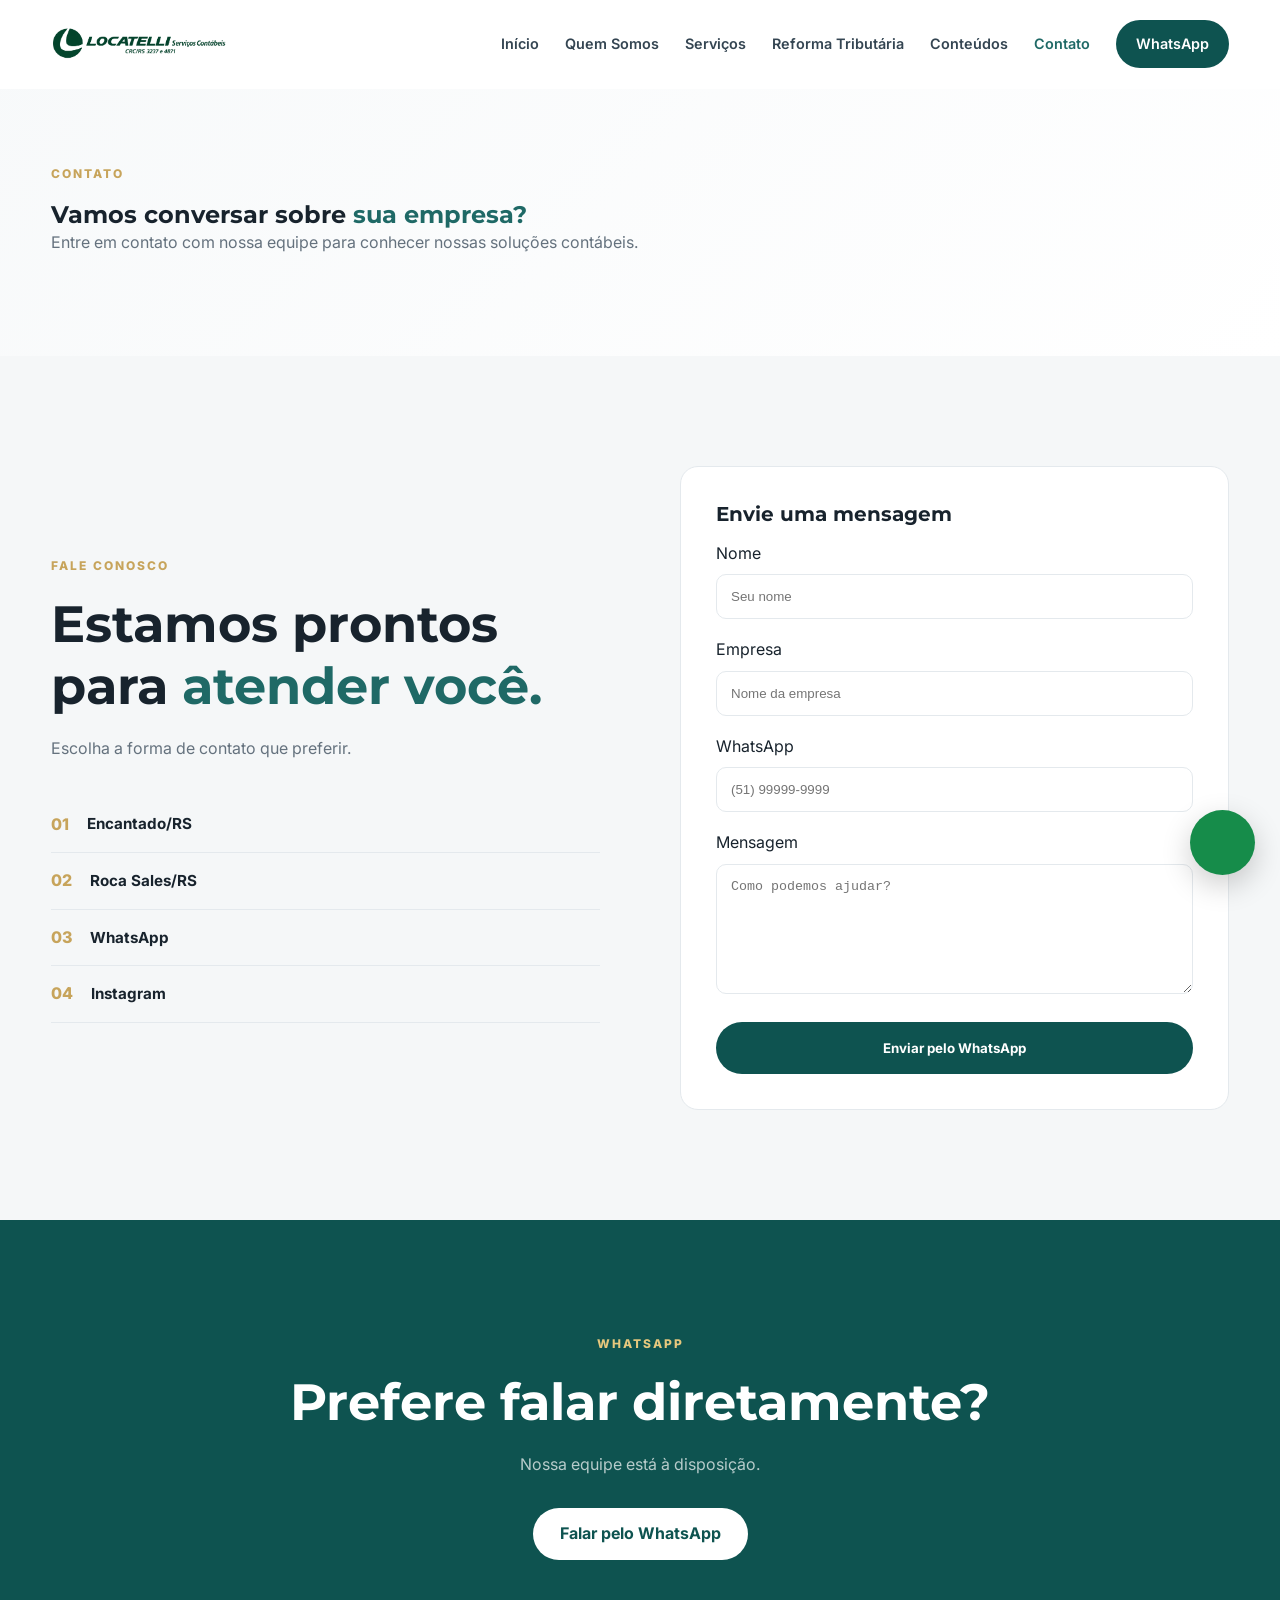
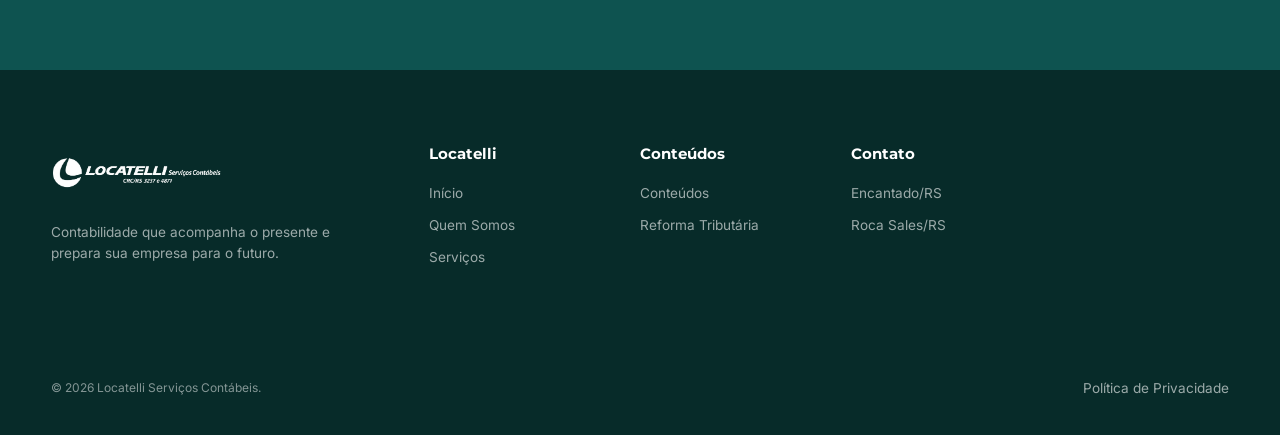
==== contato.html @ 98320ef5 "Add files via upload" ====
<!DOCTYPE html>
<html lang="pt-BR">

<head>

<meta charset="UTF-8">
<meta name="viewport" content="width=device-width, initial-scale=1.0">

<title>Contato | Locatelli Serviços Contábeis</title>

<meta name="description"
content="Entre em contato com a Locatelli Serviços Contábeis. Atendimento em Encantado e Roca Sales.">

<link rel="preconnect" href="https://fonts.googleapis.com">
<link rel="preconnect" href="https://fonts.gstatic.com" crossorigin">

<link href="https://fonts.googleapis.com/css2?family=Inter:wght@400;500;600;700&family=Montserrat:wght@500;600;700;800&display=swap" rel="stylesheet">

<link rel="stylesheet" href="css/style.css">

</head>

<body>

<header class="header" id="header">

<div class="container nav-container">

<a href="index.html" class="logo">
<img src="imagens/logo.png" alt="Locatelli Serviços Contábeis">
</a>

<button class="menu-toggle" id="menuToggle">
<span></span>
<span></span>
<span></span>
</button>

<nav class="nav" id="nav">

<a href="index.html">Início</a>
<a href="quem-somos.html">Quem Somos</a>
<a href="servicos.html">Serviços</a>
<a href="reforma-tributaria.html">Reforma Tributária</a>
<a href="conteudos.html">Conteúdos</a>
<a href="contato.html" class="active">Contato</a>

<a href="#" class="nav-whatsapp whatsapp-link">
WhatsApp
</a>

</nav>

</div>

</header>


<main>

<section class="hero">

<div class="container">

<span class="eyebrow">
CONTATO
</span>

<h1>
Vamos conversar sobre
<span>sua empresa?</span>
</h1>

<p style="max-width:700px;color:#65727e;">
Entre em contato com nossa equipe para conhecer
nossas soluções contábeis.
</p>

</div>

</section>


<section class="section section-light">

<div class="container about-grid">


<div>

<span class="eyebrow">
FALE CONOSCO
</span>

<h2>
Estamos prontos para
<span>atender você.</span>
</h2>

<p style="color:#65727e;margin:20px 0;">
Escolha a forma de contato que preferir.
</p>


<div class="future-list">

<div>
<span>01</span>
<strong>Encantado/RS</strong>
</div>

<div>
<span>02</span>
<strong>Roca Sales/RS</strong>
</div>

<div>
<span>03</span>
<strong>WhatsApp</strong>
</div>

<div>
<span>04</span>
<strong>Instagram</strong>
</div>

</div>

</div>


<div class="service-card">

<h3>
Envie uma mensagem
</h3>

<form id="contactForm">

<label>
Nome
</label>

<input
type="text"
id="nome"
required
placeholder="Seu nome"
style="width:100%;padding:14px;margin:8px 0 18px;border:1px solid #e4e9ed;border-radius:10px;"
>


<label>
Empresa
</label>

<input
type="text"
id="empresa"
placeholder="Nome da empresa"
style="width:100%;padding:14px;margin:8px 0 18px;border:1px solid #e4e9ed;border-radius:10px;"
>


<label>
WhatsApp
</label>

<input
type="tel"
id="telefone"
placeholder="(51) 99999-9999"
style="width:100%;padding:14px;margin:8px 0 18px;border:1px solid #e4e9ed;border-radius:10px;"
>


<label>
Mensagem
</label>

<textarea
id="mensagem"
required
placeholder="Como podemos ajudar?"
style="width:100%;height:130px;padding:14px;margin:8px 0 20px;border:1px solid #e4e9ed;border-radius:10px;resize:vertical;"
></textarea>


<button
type="submit"
class="btn btn-primary"
style="width:100%;border:none;cursor:pointer;"
>
Enviar pelo WhatsApp
</button>

</form>

</div>

</div>

</section>


<section class="final-cta">

<div class="container">

<span class="eyebrow light">
WHATSAPP
</span>

<h2>
Prefere falar diretamente?
</h2>

<p>
Nossa equipe está à disposição.
</p>

<a href="#" class="btn btn-white whatsapp-link">
Falar pelo WhatsApp
</a>

</div>

</section>

</main>


<footer class="footer">

<div class="container footer-grid">

<div class="footer-brand">

<img src="imagens/logo.png"
alt="Locatelli Serviços Contábeis">

<p>
Contabilidade que acompanha o presente
e prepara sua empresa para o futuro.
</p>

</div>

<div>
<h4>Locatelli</h4>
<a href="index.html">Início</a>
<a href="quem-somos.html">Quem Somos</a>
<a href="servicos.html">Serviços</a>
</div>

<div>
<h4>Conteúdos</h4>
<a href="conteudos.html">Conteúdos</a>
<a href="reforma-tributaria.html">Reforma Tributária</a>
</div>

<div>
<h4>Contato</h4>
<p>Encantado/RS</p>
<p>Roca Sales/RS</p>
</div>

</div>

<div class="footer-bottom">

<div class="container">

<span>© 2026 Locatelli Serviços Contábeis.</span>

<a href="privacidade.html">
Política de Privacidade
</a>

</div>

</div>

</footer>


<a href="#" class="floating-whatsapp whatsapp-link">
<span>WhatsApp</span>
</a>


<script>

document.getElementById("contactForm")
.addEventListener("submit", function(event) {

event.preventDefault();

const nome =
document.getElementById("nome").value;

const empresa =
document.getElementById("empresa").value;

const telefone =
document.getElementById("telefone").value;

const mensagem =
document.getElementById("mensagem").value;


const text =
`Olá! Meu nome é ${nome}.
Empresa: ${empresa}.
WhatsApp: ${telefone}.

Mensagem:
${mensagem}`;


const number =
"5551XXXXXXXXX";


const url =
`https://wa.me/${number}?text=${encodeURIComponent(text)}`;

window.open(url, "_blank");

});

</script>

<script src="js/script.js"></script>

</body>
</html>
---- css/style.css ----
/* =====================================================
   LOCATELLI SERVIÇOS CONTÁBEIS
   SITE 2026
===================================================== */


/* =========================
   RESET
========================= */

* {
    margin: 0;
    padding: 0;
    box-sizing: border-box;
}

html {
    scroll-behavior: smooth;
}

body {
    font-family: "Inter", sans-serif;
    color: #18232d;
    background: #ffffff;
    line-height: 1.6;
}

img {
    max-width: 100%;
    display: block;
}

a {
    color: inherit;
    text-decoration: none;
}

button {
    font-family: inherit;
}


/* =========================
   VARIÁVEIS
========================= */

:root {

    --primary: #0e5350;
    --primary-dark: #072b29;

    --secondary: #1f6966;

    --accent: #c7a45b;

    --text: #18232d;
    --text-light: #65727e;

    --light: #f5f7f8;
    --white: #ffffff;

    --border: #e4e9ed;

    --shadow: 0 20px 50px #072b29;

    --radius: 18px;

    --container: 1200px;
}


/* =========================
   UTILITÁRIOS
========================= */

.container {
    width: min(92%, var(--container));
    margin: auto;
}

.section {
    padding: 110px 0;
}

.section-light {
    background: var(--light);
}

.center {
    text-align: center;
}

.eyebrow {
    display: inline-block;

    color: var(--accent);

    font-size: 0.75rem;
    font-weight: 800;

    letter-spacing: 2px;

    margin-bottom: 18px;
}

.eyebrow.light {
    color: #e5c77d;
}

h1,
h2,
h3,
h4 {
    font-family: "Montserrat", sans-serif;
    line-height: 1.2;
}

h2 {
    font-size: clamp(2rem, 4vw, 3.2rem);
}

h2 span,
h1 span {
    color: var(--secondary);
}

.section-heading {
    max-width: 800px;
    margin-bottom: 55px;
}

.section-heading.center {
    margin-left: auto;
    margin-right: auto;
}

.section-heading h2 {
    margin-bottom: 20px;
}

.section-heading p {
    color: var(--text-light);
    max-width: 700px;
}

.section-heading.center p {
    margin: auto;
}


/* =========================
   HEADER
========================= */

.header {
    position: fixed;
    top: 0;
    left: 0;

    width: 100%;

    z-index: 1000;

    background: rgba(255,255,255,0.96);

    border-bottom: 1px solid transparent;

    transition: 0.3s;
}

.header.scrolled {
    box-shadow: 0 5px 25px 
    background #072b29;
    border-color: var(--border);
}

.nav-container {
    height: 88px;

    display: flex;
    align-items: center;
    justify-content: space-between;
}

.logo img {
    width: 175px;
    max-height: 62px;
    object-fit: contain;
}

.nav {
    display: flex;
    align-items: center;
    gap: 26px;
}

.nav > a {
    font-size: 0.9rem;
    font-weight: 600;

    color: #344552;

    transition: 0.3s;
}

.nav > a:hover,
.nav > a.active {
    color: var(--secondary);
}

.nav-whatsapp {
    background: var(--primary);
    color: white !important;

    padding: 12px 20px;

    border-radius: 50px;
}

.nav-whatsapp:hover {
    background: var(--secondary);
}

.menu-toggle {
    display: none;

    border: none;
    background: transparent;

    cursor: pointer;
}

.menu-toggle span {
    width: 27px;
    height: 2px;

    background: var(--primary);

    display: block;

    margin: 6px 0;
}


/* =========================
   HERO
========================= */

.hero {
    padding-top: 160px;
    padding-bottom: 100px;

    background:
        linear-gradient(
            135deg,
            #f7f9fa 0%,
            #ffffff 100%
        );
}

.hero-grid {
    display: grid;

    grid-template-columns: 1fr 1fr;

    gap: 70px;

    align-items: center;
}

.hero-content h1 {
    font-size: clamp(2.5rem, 5vw, 4.7rem);

    margin-bottom: 28px;

    letter-spacing: -2px;
}

.hero-content > p {
    color: var(--text-light);

    font-size: 1.1rem;

    max-width: 600px;

    margin-bottom: 35px;
}

.hero-buttons {
    display: flex;

    flex-wrap: wrap;

    gap: 14px;
}

.btn {
    display: inline-flex;

    align-items: center;
    justify-content: center;

    min-height: 52px;

    padding: 0 25px;

    border-radius: 50px;

    font-weight: 700;

    transition: 0.3s;

    border: 2px solid transparent;
}

.btn-primary {
    background: var(--primary);
    color: white;
}

.btn-primary:hover {
    background: var(--secondary);
    transform: translateY(-2px);
}

.btn-outline {
    border-color: var(--primary);
    color: var(--primary);
}

.btn-outline:hover {
    background: var(--primary);
    color: white;
}

.btn-white {
    background: white;
    color: var(--primary);
}

.hero-info {
    display: flex;
    gap: 10px;

    margin-top: 25px;

    font-size: 0.82rem;

    color: var(--text-light);
}

.hero-image {
    position: relative;
}

.hero-image > img {
    width: 100%;
    height: 560px;

    object-fit: cover;

    border-radius: 30px;

    box-shadow: var(--shadow);
}

.experience-card {
    position: absolute;

    left: -30px;
    bottom: 35px;

    background: white;

    padding: 22px 25px;

    border-radius: 15px;

    box-shadow: var(--shadow);

    display: flex;
    align-items: center;
    gap: 15px;
}

.experience-card strong {
    font-family: "Montserrat";
    font-size: 2.4rem;
    color: var(--primary);
}

.experience-card span {
    color: var(--text-light);
    font-size: 0.85rem;
}


/* =========================
   FEATURES
========================= */

.features-grid {
    display: grid;

    grid-template-columns: repeat(4, 1fr);

    gap: 20px;
}

.feature-card {
    padding: 35px 28px;

    border: 1px solid var(--border);

    border-radius: var(--radius);

    transition: 0.3s;
}

.feature-card:hover {
    transform: translateY(-7px);
    box-shadow: var(--shadow);
}

.feature-icon {
    width: 50px;
    height: 50px;

    border-radius: 12px;

    display: grid;
    place-items: center;

    background: #edf3f6;

    color: var(--secondary);

    font-size: 1.3rem;

    margin-bottom: 25px;
}

.feature-card h3 {
    margin-bottom: 12px;
}

.feature-card p {
    color: var(--text-light);

    font-size: 0.92rem;
}


/* =========================
   NÚMEROS
========================= */

.numbers-section {
    padding: 65px 0;

    background: var(--primary);

    color: white;
}

.numbers-grid {
    display: grid;

    grid-template-columns: repeat(5, 1fr);

    text-align: center;
}

.number-item {
    border-right: 1px solid rgba(255,255,255,0.15);
}

.number-item:last-child {
    border-right: none;
}

.number-item strong {
    display: block;

    font-family: "Montserrat";

    font-size: 2.5rem;
}

.number-item span {
    font-size: 0.85rem;

    color: rgba(255,255,255,0.7);
}


/* =========================
   SERVIÇOS
========================= */

.services-grid {
    display: grid;

    grid-template-columns: repeat(3, 1fr);

    gap: 22px;
}

.service-card {
    position: relative;

    background: white;

    border: 1px solid var(--border);

    padding: 35px;

    border-radius: var(--radius);

    transition: 0.3s;
}

.service-card:hover {
    transform: translateY(-6px);

    box-shadow: var(--shadow);
}

.service-number {
    color: var(--accent);

    font-family: "Montserrat";

    font-weight: 800;

    margin-bottom: 25px;
}

.service-card h3 {
    font-size: 1.25rem;

    margin-bottom: 15px;
}

.service-card p {
    color: var(--text-light);

    font-size: 0.9rem;

    margin-bottom: 25px;
}

.service-card a,
.situation-card a {
    color: var(--secondary);

    font-size: 0.88rem;

    font-weight: 700;
}


/* =========================
   SITUAÇÕES
========================= */

.situations-grid {
    display: grid;

    grid-template-columns: repeat(4, 1fr);

    gap: 18px;
}

.situation-card {
    padding: 30px;

    border: 1px solid var(--border);

    border-radius: var(--radius);
}

.situation-icon {
    display: grid;

    place-items: center;

    width: 45px;
    height: 45px;

    background: var(--primary);

    color: white;

    border-radius: 50%;

    margin-bottom: 22px;
}

.situation-card h3 {
    font-size: 1.05rem;

    margin-bottom: 10px;
}

.situation-card p {
    color: var(--text-light);

    font-size: 0.88rem;

    margin-bottom: 22px;
}


/* =========================
   REFORMA
========================= */

.reform-home {
    padding: 90px 0;

    background:
        linear-gradient(
            120deg,
            #072b29,
            #114b48
        );

    color: white;
}

.reform-grid {
    display: grid;

    grid-template-columns: 1.2fr 0.8fr;

    gap: 80px;

    align-items: center;
}

.reform-home h2 {
    font-size: clamp(2rem, 4vw, 3.5rem);

    margin-bottom: 20px;
}

.reform-home p {
    color: rgba(255,255,255,0.75);

    max-width: 650px;

    margin-bottom: 30px;
}

.reform-points {
    display: grid;

    grid-template-columns: 1fr 1fr;

    gap: 15px;
}

.reform-points div {
    border: 1px solid rgba(255,255,255,0.15);

    border-radius: 15px;

    padding: 25px;

    background: rgba(255,255,255,0.05);
}

.reform-points strong {
    display: block;

    color: #d8bc76;

    margin-bottom: 8px;
}

.reform-points span {
    font-weight: 700;
}


/* =========================
   FUTURO
========================= */

.future-grid {
    display: grid;

    grid-template-columns: 0.9fr 1.1fr;

    gap: 80px;

    align-items: center;
}

.future-image img {
    width: 100%;
    height: 600px;

    object-fit: cover;

    border-radius: 25px;
}

.future-content h2 {
    margin-bottom: 25px;
}

.future-content > p {
    color: var(--text-light);

    margin-bottom: 15px;
}

.future-list {
    margin-top: 35px;
}

.future-list div {
    display: flex;

    gap: 18px;

    align-items: center;

    padding: 15px 0;

    border-bottom: 1px solid var(--border);
}

.future-list span {
    color: var(--accent);

    font-weight: 800;
}

.future-list strong {
    font-size: 0.95rem;
}


/* =========================
   SEGMENTOS
========================= */

.segments-grid {
    display: grid;

    grid-template-columns: repeat(3, 1fr);

    gap: 15px;
}

.segments-grid div {
    padding: 30px;

    border: 1px solid var(--border);

    border-radius: 15px;

    font-family: "Montserrat";

    font-weight: 700;

    background: white;

    transition: 0.3s;
}

.segments-grid div:hover {
    background: var(--primary);

    color: white;

    transform: translateY(-4px);
}


/* =========================
   ABOUT
========================= */

.about-grid {
    display: grid;

    grid-template-columns: 1fr 1fr;

    gap: 80px;

    align-items: center;
}

.about-image {
    position: relative;
}

.about-image img {
    width: 100%;
    height: 550px;

    object-fit: cover;

    border-radius: 25px;
}

.about-badge {
    position: absolute;

    right: -25px;
    bottom: 30px;

    background: white;

    padding: 20px 25px;

    border-radius: 15px;

    box-shadow: var(--shadow);
}

.about-badge strong {
    display: block;

    font-family: "Montserrat";

    font-size: 2rem;

    color: var(--primary);
}

.about-badge span {
    color: var(--text-light);

    font-size: 0.8rem;
}

.about-content h2 {
    margin-bottom: 25px;
}

.about-content p {
    color: var(--text-light);

    margin-bottom: 15px;
}

.text-link {
    display: inline-block;

    margin-top: 20px;

    color: var(--secondary);

    font-weight: 800;
}


/* =========================
   SOCIAL
========================= */

.social-section {
    padding: 80px 0;

    background: var(--light);
}

.social-content {
    display: flex;

    justify-content: space-between;

    align-items: center;

    gap: 40px;
}

.social-content h2 {
    margin-bottom: 15px;
}

.social-content p {
    color: var(--text-light);
}


/* =========================
   CTA
========================= */

.final-cta {
    padding: 110px 0;

    background: var(--primary);

    color: white;

    text-align: center;
}

.final-cta h2 {
    max-width: 850px;

    margin: 0 auto 20px;
}

.final-cta p {
    color: rgba(255,255,255,0.7);

    margin-bottom: 30px;
}


/* =========================
   FOOTER
========================= */

.footer {
    background: #072b29;
        color: white;
}

.footer-grid {
    padding: 75px 0;

    display: grid;

    grid-template-columns: 2fr repeat(4, 1fr);

    gap: 45px;
}

.footer-brand img {
    width: 170px;

    margin-bottom: 20px;

    filter: brightness(0) invert(1);
}

.footer-brand p {
    color: rgba(255,255,255,0.6);

    max-width: 300px;

    font-size: 0.9rem;
}

.footer h4 {
    margin-bottom: 20px;

    font-size: 0.95rem;
}

.footer a,
.footer p {
    display: block;

    color: rgba(255,255,255,0.6);

    font-size: 0.85rem;

    margin-bottom: 10px;

    transition: 0.3s;
}

.footer a:hover {
    color: white;
}

.footer-bottom {
    border-top: 1px solid rgba(#072b29);

    padding: 25px 0;
}

.footer-bottom .container {
    display: flex;

    justify-content: space-between;

    gap: 20px;

    color: rgba(255,255,255,0.5);

    font-size: 0.75rem;
}


/* =========================
   WHATSAPP
========================= */

.floating-whatsapp {
    position: fixed;

    right: 25px;
    bottom: 25px;

    z-index: 900;

    width: 65px;
    height: 65px;

    display: grid;
    place-items: center;

    background: #168c4a;

    color: white;

    border-radius: 50%;

    box-shadow: 0 10px 30px rgba(0,0,0,0.2);

    font-weight: 800;
}

.floating-whatsapp span {
    display: none;
}


/* =========================
   COOKIES
========================= */

.cookie-banner {
    position: fixed;

    left: 20px;
    bottom: 20px;

    max-width: 480px;

    padding: 22px;

    background: white;

    border: 1px solid var(--border);

    border-radius: 15px;

    box-shadow: var(--shadow);

    z-index: 2000;

    display: none;
}

.cookie-banner.show {
    display: block;
}

.cookie-banner strong {
    display: block;

    margin-bottom: 5px;
}

.cookie-banner p {
    color: var(--text-light);

    font-size: 0.8rem;

    margin-bottom: 15px;
}

.cookie-buttons {
    display: flex;

    gap: 10px;
}

.cookie-buttons button {
    border: none;

    padding: 9px 15px;

    border-radius: 30px;

    cursor: pointer;

    background: var(--primary);

    color: white;

    font-size: 0.8rem;
}


/* =========================
   RESPONSIVIDADE
========================= */

@media (max-width: 1100px) {

    .nav {
        gap: 15px;
    }

    .nav > a {
        font-size: 0.8rem;
    }

    .features-grid {
        grid-template-columns: repeat(2, 1fr);
    }

    .situations-grid {
        grid-template-columns: repeat(2, 1fr);
    }

    .services-grid {
        grid-template-columns: repeat(2, 1fr);
    }

    .footer-grid {
        grid-template-columns: repeat(3, 1fr);
    }

}


@media (max-width: 800px) {

    .section {
        padding: 75px 0;
    }

    .nav-container {
        height: 75px;
    }

    .menu-toggle {
        display: block;
    }

    .nav {
        position: fixed;

        top: 75px;
        left: 0;

        width: 100%;

        background: white;

        padding: 25px;

        display: none;

        flex-direction: column;

        align-items: stretch;

        box-shadow: 0 20px 30px rgba(0,0,0,0.08);
    }

    .nav.open {
        display: flex;
    }

    .nav > a {
        padding: 10px 0;
    }

    .nav-whatsapp {
        text-align: center;
    }

    .hero {
        padding-top: 120px;
    }

    .hero-grid,
    .future-grid,
    .about-grid,
    .reform-grid {
        grid-template-columns: 1fr;

        gap: 45px;
    }

    .hero-content h1 {
        font-size: 2.7rem;
    }

    .hero-image {
        order: -1;
    }

    .hero-image img {
        height: 400px;
    }

    .experience-card {
        left: 15px;
        bottom: 20px;
    }

    .numbers-grid {
        grid-template-columns: repeat(2, 1fr);

        gap: 35px;
    }

    .number-item {
        border-right: none;
    }

    .future-image img,
    .about-image img {
        height: 400px;
    }

    .social-content {
        flex-direction: column;

        align-items: flex-start;
    }

    .footer-grid {
        grid-template-columns: repeat(2, 1fr);
    }

}


@media (max-width: 550px) {

    .hero-content h1 {
        font-size: 2.25rem;

        letter-spacing: -1px;
    }

    .hero-buttons {
        flex-direction: column;

        align-items: stretch;
    }

    .btn {
        width: 100%;
    }

    .hero-info {
        flex-wrap: wrap;
    }

    .features-grid,
    .services-grid,
    .situations-grid,
    .segments-grid {
        grid-template-columns: 1fr;
    }

    .reform-points {
        grid-template-columns: 1fr;
    }

    .footer-grid {
        grid-template-columns: 1fr;
    }

    .footer-bottom .container {
        flex-direction: column;
    }

    .floating-whatsapp {
        width: auto;
        height: auto;

        padding: 13px 18px;

        border-radius: 40px;
    }

    .floating-whatsapp span {
        display: block;
    }

    .cookie-banner {
        left: 10px;
        right: 10px;
        bottom: 10px;
    }

}
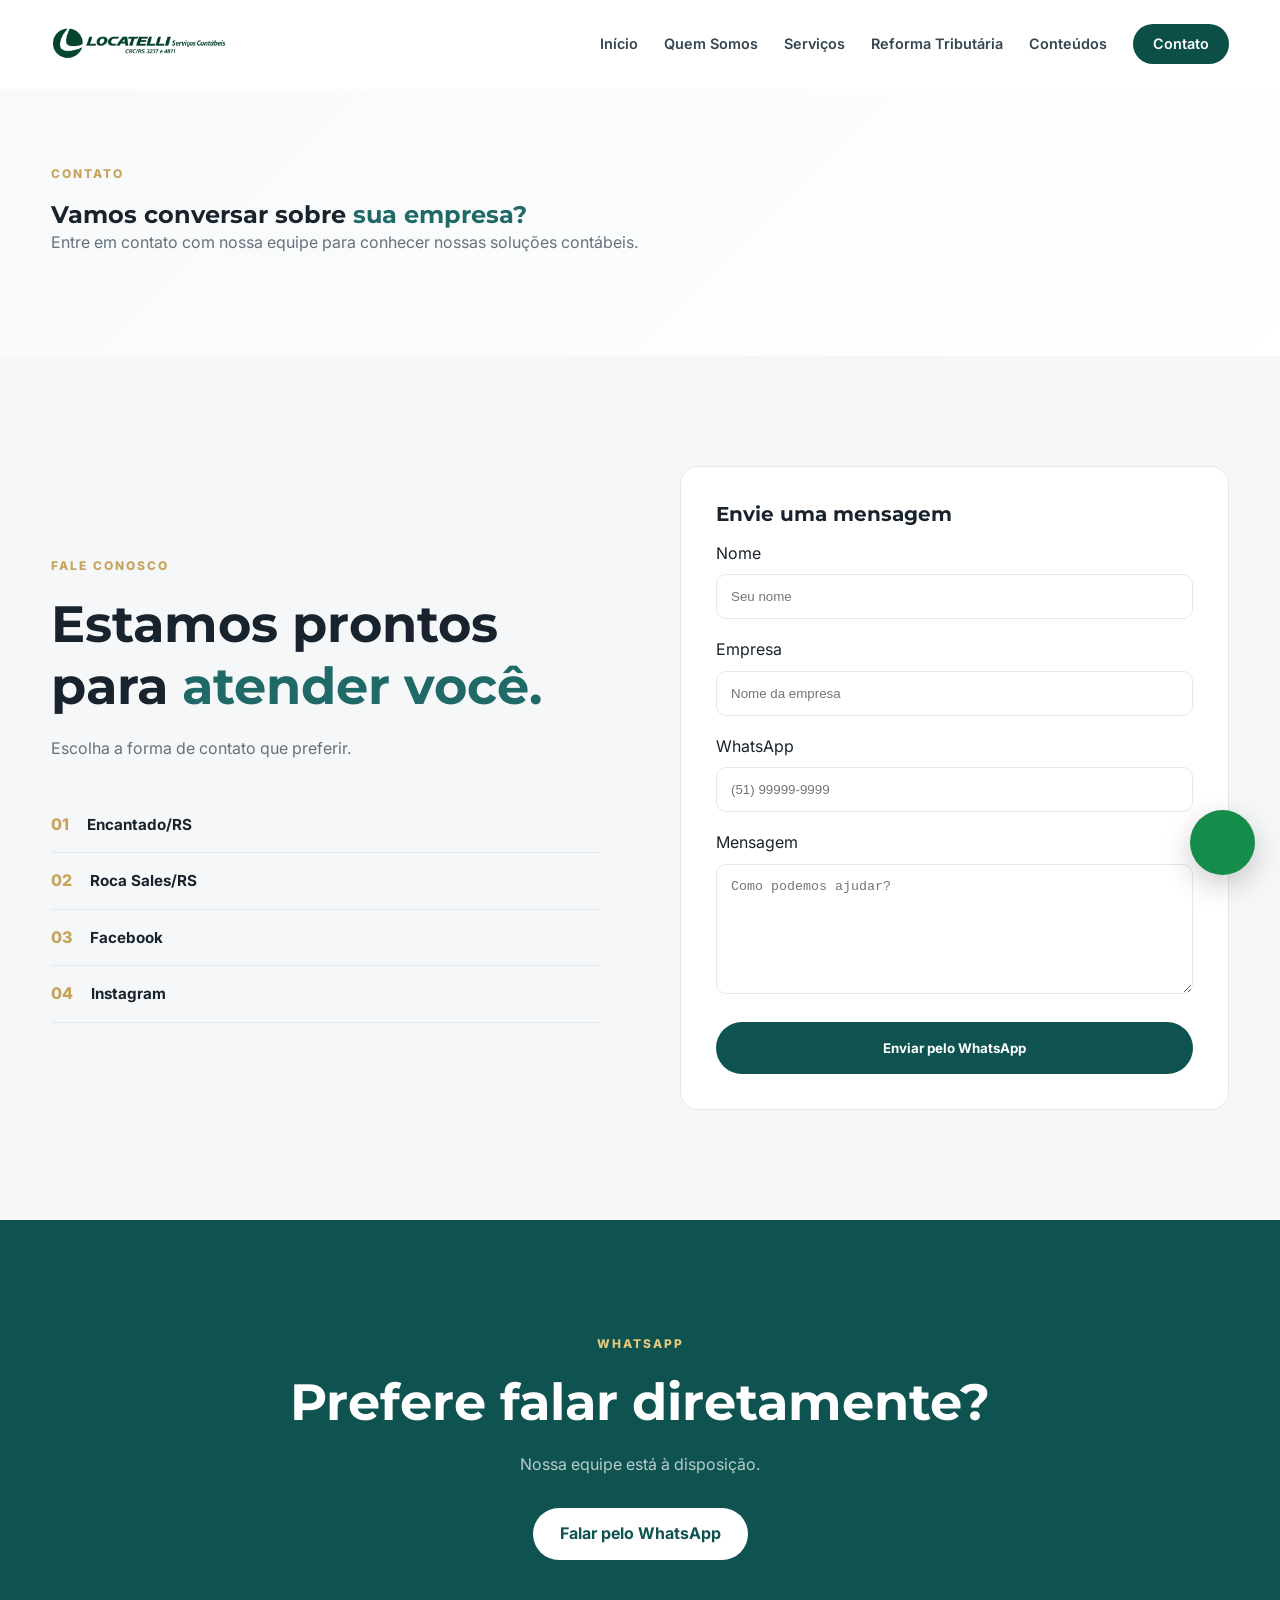
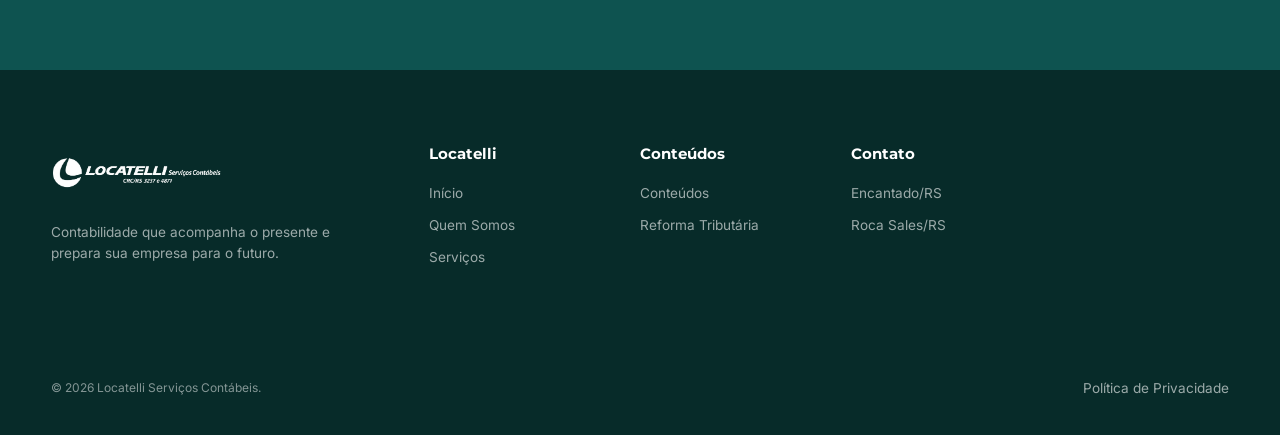
==== commit b38278d2: "Add files via upload" ====
--- a/contato.html
+++ b/contato.html
@@ -43,11 +43,8 @@
 <a href="servicos.html">Serviços</a>
 <a href="reforma-tributaria.html">Reforma Tributária</a>
 <a href="conteudos.html">Conteúdos</a>
-<a href="contato.html" class="active">Contato</a>
-
-<a href="#" class="nav-whatsapp whatsapp-link">
-WhatsApp
-</a>
+<a href="#contato.html" class="btn-menu-contato">Contato</a></li>
+
 
 </nav>
 
@@ -106,22 +103,30 @@
 
 <div>
 <span>01</span>
-<strong>Encantado/RS</strong>
+<a href="https://wa.me/5551997049107" target="_blank">
+       <strong>Encantado/RS</strong> 
+    </a>
 </div>
 
 <div>
 <span>02</span>
+<a href="https://wa.me/5551989619901?" target="_blank">
 <strong>Roca Sales/RS</strong>
+</a>
 </div>
 
 <div>
 <span>03</span>
-<strong>WhatsApp</strong>
+<a href="https://www.facebook.com/profile.php?id=61590508286813" target="_blank">
+<strong>Facebook</strong>
+</a>
 </div>
 
 <div>
 <span>04</span>
+<a href="https://www.instagram.com/locatelli_contabilidade/" target="_blank">
 <strong>Instagram</strong>
+</a>
 </div>
 
 </div>
--- a/css/style.css
+++ b/css/style.css
@@ -208,19 +208,6 @@
     color: var(--secondary);
 }
 
-.nav-whatsapp {
-    background: var(--primary);
-    color: white !important;
-
-    padding: 12px 20px;
-
-    border-radius: 50px;
-}
-
-.nav-whatsapp:hover {
-    background: var(--secondary);
-}
-
 .menu-toggle {
     display: none;
 
@@ -1293,4 +1280,93 @@
         bottom: 10px;
     }
 
-}+}
+
+/* Container que empilha os botões um embaixo do outro */
+.container-botoes-sociais {
+  display: flex;
+  flex-direction: column; /* Empilha os elementos verticalmente */
+  align-items: center;    /* Centraliza os botões (mude para flex-start se preferir alinhado à esquerda) */
+  gap: 12px;              /* Espaço de 12px entre o botão de cima e o de baixo */
+}
+
+/* Base de estilo idêntica para ambos os botões */
+.btn-social {
+  display: inline-flex;
+  align-items: center;
+  justify-content: center;
+  gap: 10px;
+  width: 200px;              /* Defini uma largura fixa para os dois botões terem o mesmo tamanho exato */
+  padding: 12px 24px;
+  border-radius: 50px;
+  text-decoration: none;
+  font-family: sans-serif;
+  font-size: 12px;
+  font-weight: bold;
+  color: #ffffff !important;
+  transition: background 0.3s;
+}
+
+/* Cor do botão do Instagram (Verde Escuro) */
+.btn-instagram {
+  background-color: #0b4f47;
+}
+.btn-instagram:hover {
+  background-color: #083b35;
+}
+
+/* Cor do botão do Facebook (Mesmo verde ou se preferir o azul do Facebook use #1877F2) */
+.btn-facebook {
+  background-color: #0b4f47; /* Mantive o verde padrão da identidade da Locatelli */
+}
+.btn-facebook:hover {
+  background-color: #083b35;
+}
+
+/* Ajuste dos ícones SVG */
+.icon-social {
+  width: 25px;
+  height: 25px;
+  fill: #ffffff;
+}
+.btn-menu-contato {
+  background-color: #0b4f47; /* O mesmo verde padrão */
+  color: #ffffff !important;  /* Letra branca */
+  padding: 8px 20px;         /* Espaçamento interno para criar o formato do botão */
+  border-radius: 50px;       /* Bordas arredondadas */
+  text-decoration: none;
+  font-weight: bold;
+  transition: background 0.3s;
+}
+
+.btn-menu-contato:hover {
+  background-color: #083b35; /* Efeito ao passar o mouse */
+}
+/* Balão verde flutuante */
+.btn-whatsapp-fixo {
+  position: fixed !important;
+  bottom: 20px !important;
+  right: 20px !important;
+  width: 60px !important;
+  height: 60px !important;
+  background-color: #25d366 !important; /* Cor real do WhatsApp */
+  border-radius: 50% !important; /* Formato circular perfeito */
+  display: flex !important;
+  align-items: center !important;
+  justify-content: center !important;
+  box-shadow: 0px 4px 12px rgba(0, 0, 0, 0.25) !important;
+  z-index: 9999 !important;
+  transition: transform 0.2s ease-in-out !important;
+}
+
+.btn-whatsapp-fixo:hover {
+  transform: scale(1.08) !important;
+}
+
+/* Ajuste milimétrico do ícone interno oficial */
+.icon-whats-vetor {
+  width: 36px !important;   /* Tamanho ideal para manter a proporção do balão */
+  height: 36px !important;
+  fill: #ffffff !important;  /* Telefone e balão interno ficam totalmente brancos */
+}
+
